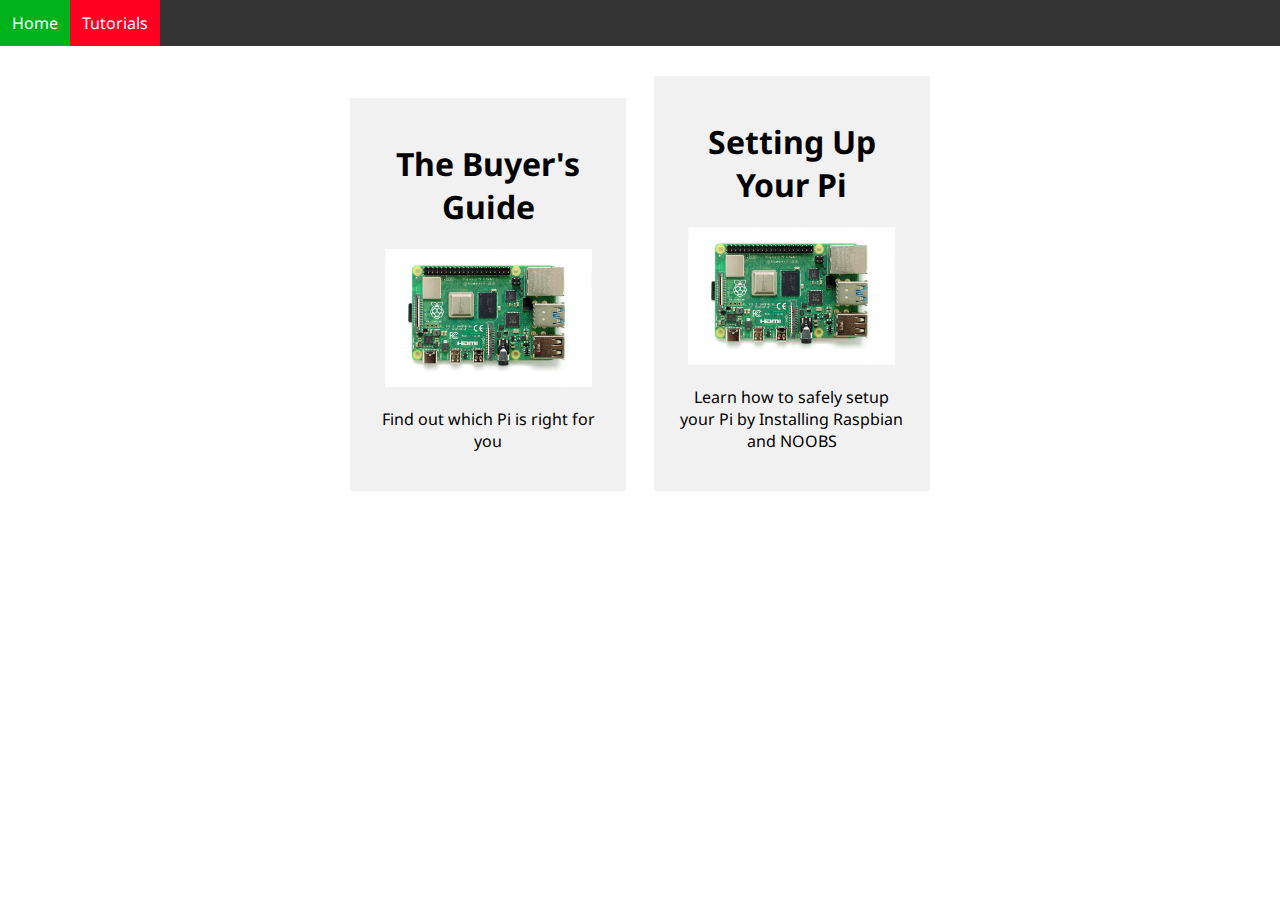
==== tutorials.html @ acb10ef9 "First Commit" ====
<!DOCTYPE html>
<html lang="en">
<head>
    <meta charset="UTF-8">
    <meta name="viewport" content="width=device-width, initial-scale=1.0">
    <link rel="stylesheet" href="styles.css">
    <link href="https://fonts.googleapis.com/css2?family=Noto+Sans&display=swap" rel="stylesheet">
    <link rel="stylesheet" href="https://cdnjs.cloudflare.com/ajax/libs/font-awesome/4.7.0/css/font-awesome.min.css">
    <title>Tutorials - Project Raspberry</title>
</head>
<body>

    <div class="navbar" id="navbar">
        <a href="index">Home</a>
        <a href="tutorials" class="active">Tutorials</a>
        <a href="javascript:void(0);" class="icon" onclick="myFunction()"><i class="fa fa-bars"></i></a>
    </div>


    <div class="tutorials-block-container">


        <div class="tutorials-block" onclick="location.href='t/buyers-guide'">
            <h1>The Buyer's Guide</h1>
            <img src="pictures/post-pictures/pi-diagram-empty.png"/>
            <p>Find out which Pi is right for you</p>
        </div>
        <div class="tutorials-block" onclick="location.href='t/pi-setup'">
            <h1>Setting Up Your Pi</h1>
            <img src="pictures/post-pictures/pi-diagram-empty.png"/>
            <p>Learn how to safely setup your Pi by Installing Raspbian and NOOBS</p>
        </div>


    </div>

   
    <script type="text/javascript" src="javascript.js"></script>
</body>
</html>
---- styles.css ----
/* General */
html,body{
    margin:0;
    padding:0;
    font-family: 'Noto Sans', sans-serif;
}
.standard-button{
    border:none;
    background-color:#ff0023;
    color:white;
    font-size: large;
    padding:15px;
    border-radius:25px;
    transition:.2s;
}
.standard-button:hover{
    transform: scale(1.1);
    background-color:white;
    color:#ff0023;
    transition:.2s;
    border:2px solid #ff0023;
}
#navbar {
  background-color: #333;
  position: fixed;
  top: 0;
  width: 100%;
  transition-property: top;
  transition-duration: 0.3s;
  transition-delay: .2s;
}

#navbar a {
  float: left;
  color: white;
  text-align: center;
  padding: 12px;
  text-decoration: none;
}

#navbar a:hover {
  background-color: #00b31b;
}
.navbar a.active {
  background-color: #ff0023;
  color: white;
}

.navbar .icon {
  display: none;
}
@media screen and (max-width: 600px) {
  .navbar a:not(:first-child) {display: none;}
  .navbar a.icon {
    float: right;
    display: block;
  }
}
@media screen and (max-width: 600px) {
  .navbar.responsive {position: relative;}
  .navbar.responsive a.icon {
    position: absolute;
    right: 0;
    top: 0;
  }
  .navbar.responsive a {
    float: none;
    display: block;
    text-align: left;
  }
}





.home-head{
    background-image:url('pictures/home-bgimg.png');
    background-repeat: no-repeat;
    background-size: cover;
    background-position-y: 40%;
    background-attachment: fixed;
    margin:0;
    padding:15%;
    box-shadow: inset 0 0 0 1000px rgba(255,0,35,.1);
}
.home-head .content{
    background-color: rgba(0,0,0,0.9);
    text-align: center;
    color:white;
    border: solid #ff0023 20px;
    padding:2%;
    margin-left:30%;
    margin-right:30%;
}
.home-tutorialad{
    background-color:#00b31b;
    color:white;
    padding:1%;
    text-align:center;
}
.home-mission{
  padding:1%;
  margin:2% 30%;
  text-align:center;
}
.home-piintro{
  padding:1%;
  margin:2% 15%;
  text-align:center;
  background-color:#ff0023;
  color:white;
}
.home-piintro-head{
  margin:0% 30%;
  padding:10px;
}
.home-piintro h1 {
  color:white;
  text-shadow: -3px 3px #00b31b;
}
.home-piintro .content {
  margin:0% 30%;
  text-align: justify;
}
.home-piintro-img {
  border-radius:150px;
  width:50%;
}

.home-getstarted{
  margin:5%;
  text-align:center;
  color:black
}

.home-getstarted a {
  font-size:x-large;
  font-weight: bold;
  color:black;
  text-decoration: none;
  border-bottom:3px solid black;
}










.tutorials-block-container{
  margin:5%;
  text-align: center;
}
.tutorials-block{
  background-color: #f1f1f1;
  width:20%;
  margin:1%;
  text-align:center;
  padding:2%;
  display: inline-block;
  transition: transform .2s, background-color .2s;
}
.tutorials-block img {
  width:90%;
}
.tutorials-block:hover{
  transform: scale(1.1);
  background-color: #ff0023;
  color:white;
  transition:.2s;
}











.post-head{
    text-align:center;
    margin-top:5%;
}
.post-head h1 {
    font-size: 50px;
}
.post-author{
    text-align: center;
    color:#ff0023;
}
.post-content {
    background-color:#f1f1f1;
    color:#1f1f1f;
    padding: 5% 10%;
    margin:2% 10%;
}
.post-subhead {
    margin:4% 0% 4% 0%;
}
.post-subhead h1 {
    background-color: #ff0023;
    color:white;
    width:40%;
    padding:3px;
}
.post-img-cont{
    text-align: center;
    margin:5%;
}
.post-img{
    width:50%;
}
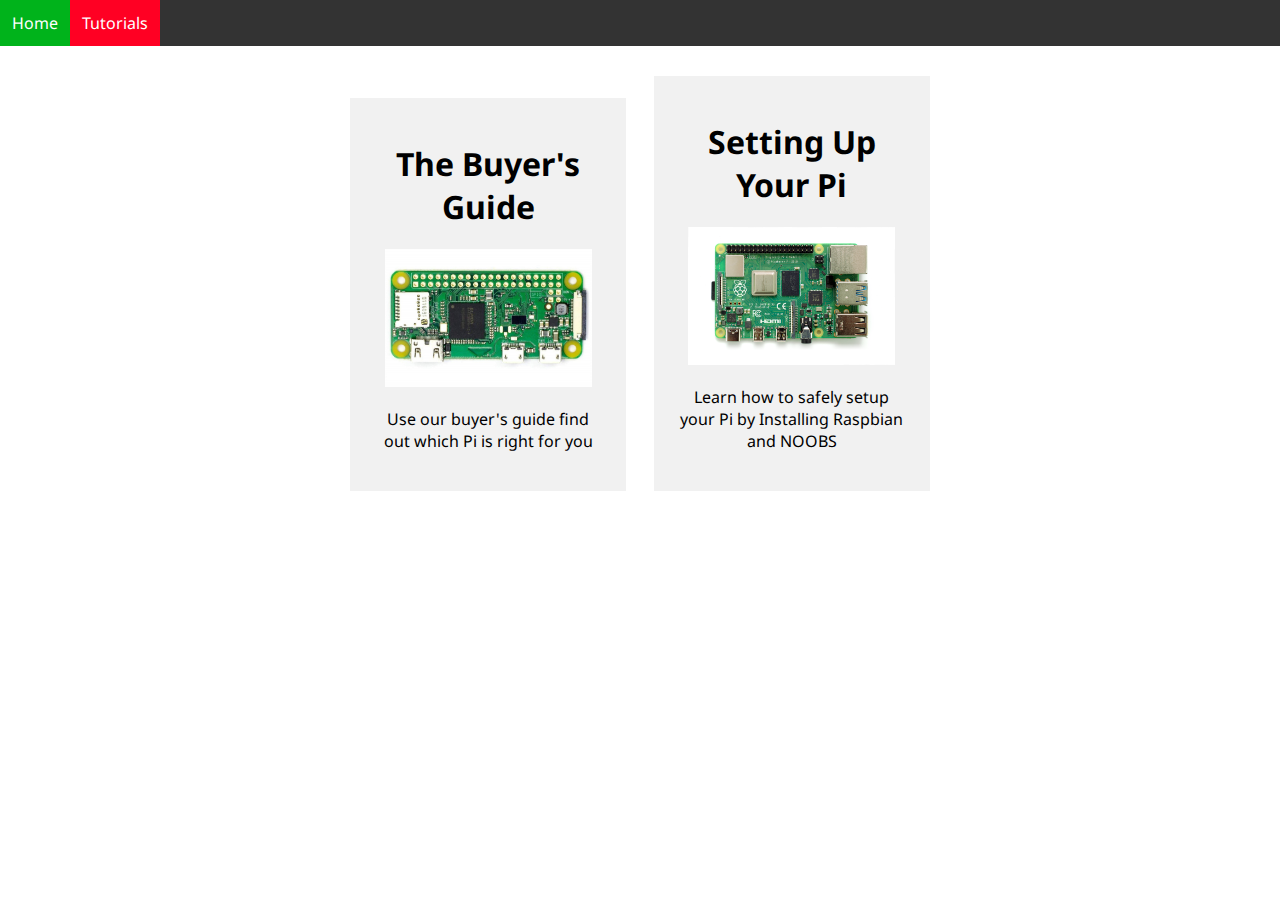
==== commit c441ac43: "added buyers-guide tutorial" ====
--- a/tutorials.html
+++ b/tutorials.html
@@ -22,12 +22,12 @@
 
         <div class="tutorials-block" onclick="location.href='t/buyers-guide'">
             <h1>The Buyer's Guide</h1>
-            <img src="pictures/post-pictures/pi-diagram-empty.png"/>
-            <p>Find out which Pi is right for you</p>
+            <img src="pictures/post-pictures/pizw-diagram-empty.png"/>
+            <p>Use our buyer's guide find out which Pi is right for you</p>
         </div>
         <div class="tutorials-block" onclick="location.href='t/pi-setup'">
             <h1>Setting Up Your Pi</h1>
-            <img src="pictures/post-pictures/pi-diagram-empty.png"/>
+            <img src="pictures/post-pictures/pi4-diagram-empty.png"/>
             <p>Learn how to safely setup your Pi by Installing Raspbian and NOOBS</p>
         </div>
 
--- a/styles.css
+++ b/styles.css
@@ -74,6 +74,7 @@
 
 
 
+
 .home-head{
     background-image:url('pictures/home-bgimg.png');
     background-repeat: no-repeat;
@@ -207,8 +208,8 @@
 .post-subhead h1 {
     background-color: #ff0023;
     color:white;
-    width:40%;
-    padding:3px;
+    display: inline-block;
+    padding:5px;
 }
 .post-img-cont{
     text-align: center;
@@ -216,4 +217,15 @@
 }
 .post-img{
     width:50%;
+}
+.post-eop{
+  text-align:center;
+  margin:2%;
+}
+.post-eop a{
+  font-size:x-large;
+  font-weight: bold;
+  color:#ff0023;
+  text-decoration: none;
+  border-bottom:3px solid #ff0023;
 }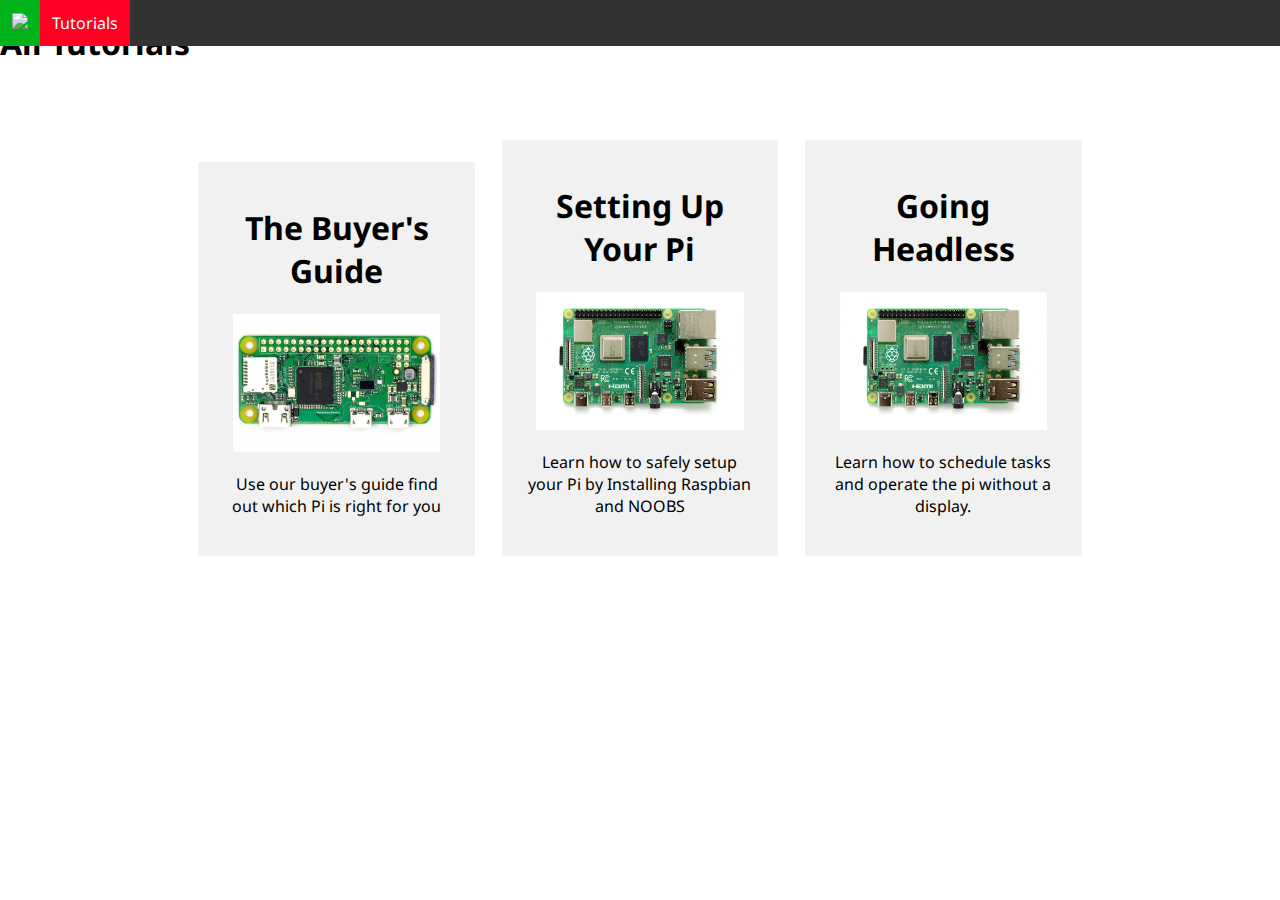
==== commit 3a9bd49d: "added logos" ====
--- a/tutorials.html
+++ b/tutorials.html
@@ -4,6 +4,7 @@
     <meta charset="UTF-8">
     <meta name="viewport" content="width=device-width, initial-scale=1.0">
     <link rel="stylesheet" href="styles.css">
+    <link rel="icon" href="pictures/logo.png">
     <link href="https://fonts.googleapis.com/css2?family=Noto+Sans&display=swap" rel="stylesheet">
     <link rel="stylesheet" href="https://cdnjs.cloudflare.com/ajax/libs/font-awesome/4.7.0/css/font-awesome.min.css">
     <title>Tutorials - Project Raspberry</title>
@@ -11,11 +12,14 @@
 <body>
 
     <div class="navbar" id="navbar">
-        <a href="index">Home</a>
-        <a href="tutorials" class="active">Tutorials</a>
-        <a href="javascript:void(0);" class="icon" onclick="myFunction()"><i class="fa fa-bars"></i></a>
+        <a href="index" id="logo"><img id="logoimg" src="pictures/logo.png"/></a>
+        <a href="tutorials" class="active navbar-anotlogo">Tutorials</a>
+        <a href="javascript:void(0);" class="icon" onclick="expand()"><i class="fa fa-bars"></i></a>
     </div>
-
+    
+    <div class="tutorials-head">
+        <h1>All Tutorials</h1>
+    </div>
 
     <div class="tutorials-block-container">
 
@@ -30,6 +34,11 @@
             <img src="pictures/post-pictures/pi4-diagram-empty.png"/>
             <p>Learn how to safely setup your Pi by Installing Raspbian and NOOBS</p>
         </div>
+        <div class="tutorials-block" onclick="location.href='t/going-headless'">
+            <h1>Going Headless</h1>
+            <img src="pictures/post-pictures/pi4-diagram-empty.png"/>
+            <p>Learn how to schedule tasks and operate the pi without a display.</p>
+        </div>
 
 
     </div>
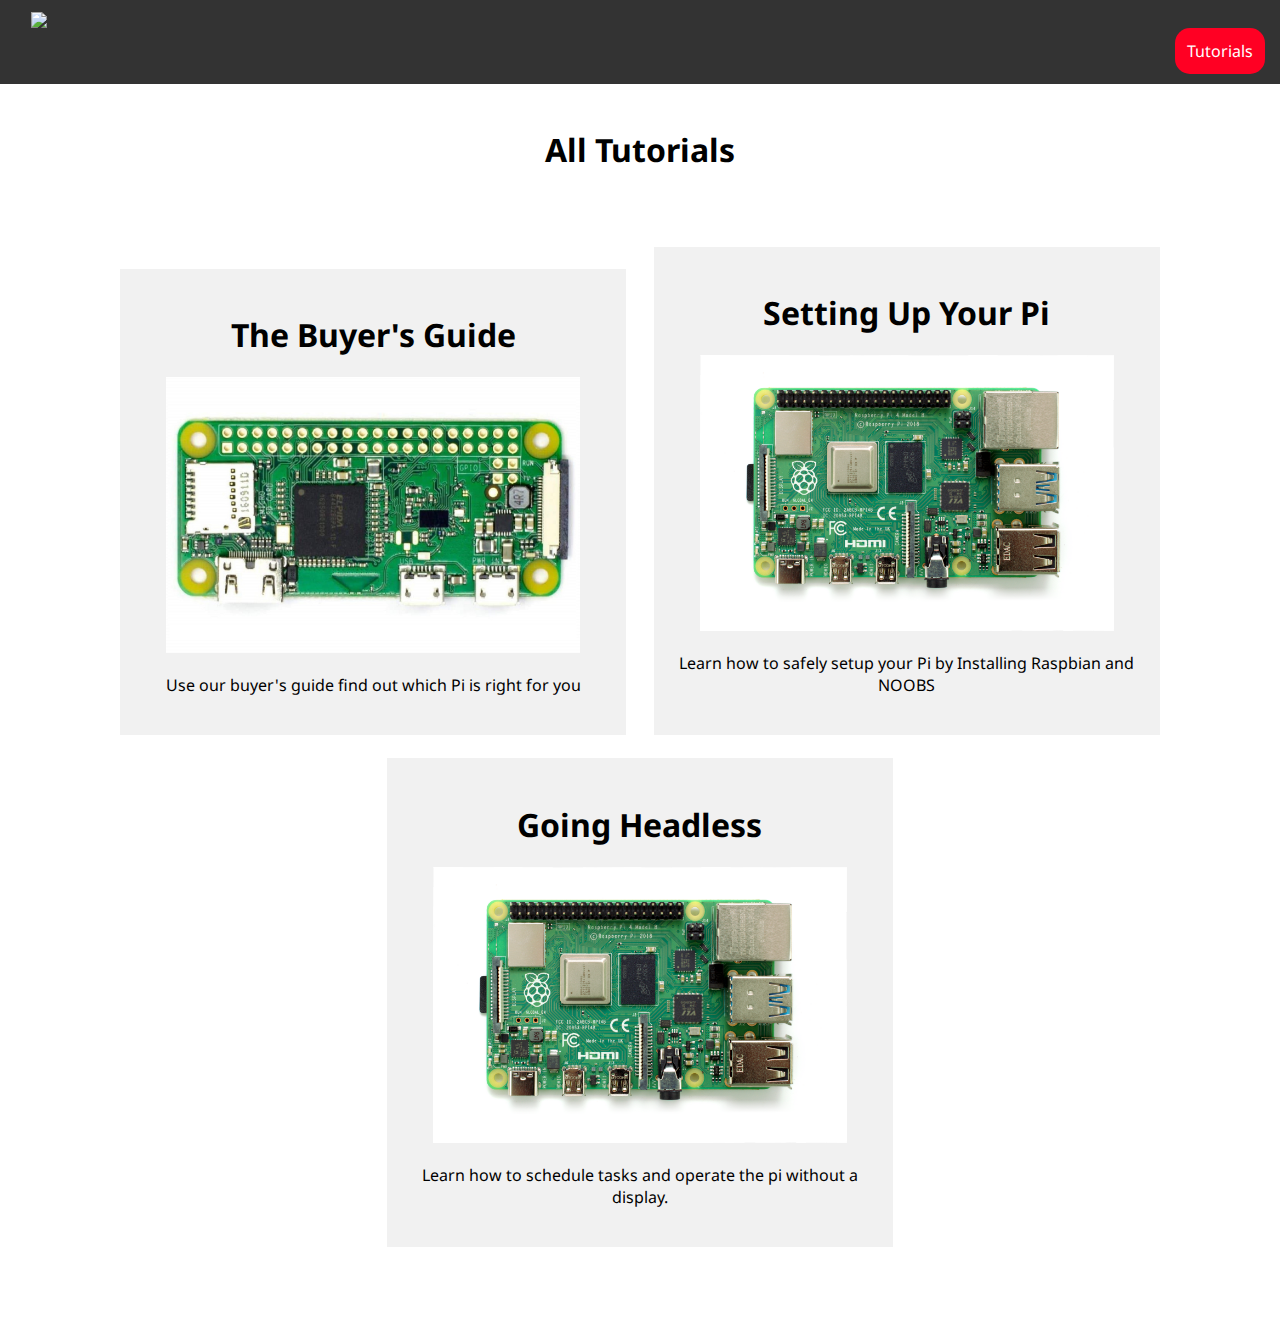
==== commit 0d4d1520: "fixed pre post-code bug" ====
--- a/tutorials.html
+++ b/tutorials.html
@@ -14,7 +14,6 @@
     <div class="navbar" id="navbar">
         <a href="index" id="logo"><img id="logoimg" src="pictures/logo.png"/></a>
         <a href="tutorials" class="active navbar-anotlogo">Tutorials</a>
-        <a href="javascript:void(0);" class="icon" onclick="expand()"><i class="fa fa-bars"></i></a>
     </div>
     
     <div class="tutorials-head">
--- a/styles.css
+++ b/styles.css
@@ -25,19 +25,23 @@
   position: fixed;
   top: 0;
   width: 100%;
-  transition-property: top;
-  transition-duration: 0.3s;
-  transition-delay: .2s;
+  transition:.2s;
+  padding: 10px 0px;
 }
 
 #navbar a {
   float: left;
   color: white;
   text-align: center;
-  padding: 12px;
   text-decoration: none;
-}
-
+  transition: .2s;
+}
+#navbar .navbar-anotlogo{
+  padding:12px;
+  float: right;
+  margin:18px 15px 0 0;
+  border-radius:15px;
+}
 #navbar a:hover {
   background-color: #00b31b;
 }
@@ -45,30 +49,21 @@
   background-color: #ff0023;
   color: white;
 }
+#logo img{
+  width:100%;
+  transition: .2s;
+}
+#logo{
+  padding:1px;
+  margin: 0 0 0 30px;
+}
 
 .navbar .icon {
   display: none;
 }
-@media screen and (max-width: 600px) {
-  .navbar a:not(:first-child) {display: none;}
-  .navbar a.icon {
-    float: right;
-    display: block;
-  }
-}
-@media screen and (max-width: 600px) {
-  .navbar.responsive {position: relative;}
-  .navbar.responsive a.icon {
-    position: absolute;
-    right: 0;
-    top: 0;
-  }
-  .navbar.responsive a {
-    float: none;
-    display: block;
-    text-align: left;
-  }
-}
+
+
+
 
 
 
@@ -143,22 +138,48 @@
   border-bottom:3px solid black;
 }
 
-
-
-
-
-
-
-
-
-
+@media screen and (max-width: 800px){
+  .home-head{
+    padding:10%;
+    padding-top:40%;
+    background:none;
+    background-color:black;
+    box-shadow: none;
+  }
+  .home-head .content {
+    margin:0;
+  }
+  .home-mission,.home-piintro .content {
+    margin:2% 2%;
+  }
+  .home-piintro,.home-piintro-head{
+    margin:2% 0%;
+  }
+  .home-piintro-img{
+    width:80%;
+    border-radius: 10px;
+  }
+}
+
+
+
+
+
+
+
+
+
+.tutorials-head{
+  text-align:center;
+  margin-top:10%;
+}
 .tutorials-block-container{
   margin:5%;
   text-align: center;
 }
 .tutorials-block{
   background-color: #f1f1f1;
-  width:20%;
+  width:40%;
   margin:1%;
   text-align:center;
   padding:2%;
@@ -174,8 +195,23 @@
   color:white;
   transition:.2s;
 }
-
-
+@media screen and (max-width: 1250px){
+  .tutorials-head{
+    margin-top:12%;
+  }
+  .tutorials-block{
+    width:40%;
+  }
+}
+@media screen and (max-width: 800px){
+  .tutorials-head{
+    margin-top:30%;
+  }
+  .tutorials-block{
+    width:80%;
+    padding:10%;
+  }
+}
 
 
 
@@ -187,7 +223,7 @@
 
 .post-head{
     text-align:center;
-    margin-top:5%;
+    margin-top:10%;
 }
 .post-head h1 {
     font-size: 50px;
@@ -210,6 +246,21 @@
     color:white;
     display: inline-block;
     padding:5px;
+}
+.post-code{
+  background-color:#ffe0e5;
+  color:#ff0023;
+  display: block;
+  padding: 1%;
+  line-height: 20px;
+  background-color: #f5f5f5;
+  border: 1px solid #ccc;
+  border: 1px solid rgba(0,0,0,0.15);
+  border-radius: 4px;
+  word-break: break-all;
+  word-wrap: break-word;
+  white-space: pre;
+  white-space: pre-wrap;
 }
 .post-img-cont{
     text-align: center;
@@ -228,4 +279,23 @@
   color:#ff0023;
   text-decoration: none;
   border-bottom:3px solid #ff0023;
+}
+@media screen and (max-width: 800px){
+  .post-head{
+    margin:30% 2% 0%;
+  }
+  .post-content{
+    margin:2% 0;
+    padding:5%;
+    text-align:justify;
+  }
+  .post-subhead{
+    text-align:center;
+  }
+  .post-img{
+    width:100%;
+  }
+  .post-eop{
+    margin:10%;
+  }
 }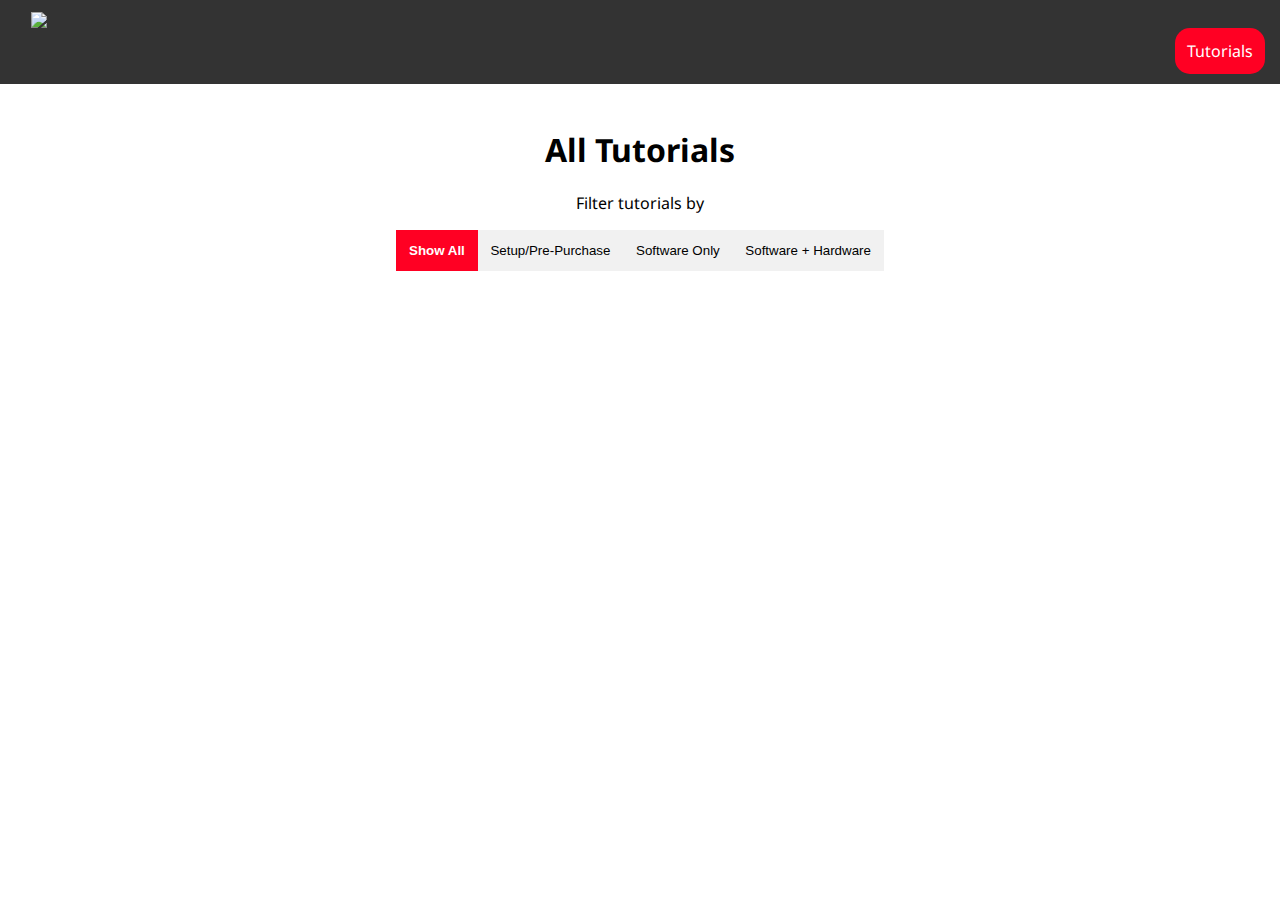
==== commit de544dd4: "bug fixes" ====
--- a/tutorials.html
+++ b/tutorials.html
@@ -9,7 +9,11 @@
     <link rel="stylesheet" href="https://cdnjs.cloudflare.com/ajax/libs/font-awesome/4.7.0/css/font-awesome.min.css">
     <title>Tutorials - Project Raspberry</title>
 </head>
-<body>
+<body onload="
+addBadges('tutorials-badge-sp','tutorials-filteritem-sp');
+addBadges('tutorials-badge-so','tutorials-filteritem-so');
+addBadges('tutorials-badge-sh','tutorials-filteritem-sh');
+tutorialsFilter('all')">
 
     <div class="navbar" id="navbar">
         <a href="index" id="logo"><img id="logoimg" src="pictures/logo.png"/></a>
@@ -17,32 +21,96 @@
     </div>
     
     <div class="tutorials-head">
-        <h1>All Tutorials</h1>
+        <h1 id="tutorials-header">All Tutorials</h1>
     </div>
 
+    <div class="tutorials-filter-container" id="tutorials-filter-container">
+        <p>Filter tutorials by</p>
+        <!-- Must be stacked to prevent extra whitespace -->
+        <button class="tutorials-filter-btn tutorials-filter-btn-active" onclick="tutorialsFilter('all')">Show All</button><button class="tutorials-filter-btn" onclick="tutorialsFilter('tutorials-filteritem-sp')">Setup/Pre-Purchase</button><button class="tutorials-filter-btn" onclick="tutorialsFilter('tutorials-filteritem-so')">Software Only</button><button class="tutorials-filter-btn" onclick="tutorialsFilter('tutorials-filteritem-sh')">Software + Hardware</button>
+    </div>
+    <!-- 
+        sp = Setup/Pre-Purchase
+        so = Software Only
+        sh = Software and Hardware
+     -->
+
     <div class="tutorials-block-container">
-
-
-        <div class="tutorials-block" onclick="location.href='t/buyers-guide'">
-            <h1>The Buyer's Guide</h1>
-            <img src="pictures/post-pictures/pizw-diagram-empty.png"/>
-            <p>Use our buyer's guide find out which Pi is right for you</p>
+        <div class="tutorials-block tutorials-filteritem tutorials-filteritem-so" onclick="location.href='tutorial/using-ssh-for-remote-access'">
+            <div class="content-left">
+                <h1>Using SSH for Remote Access</h1>
+                <div class="tutorials-badges">
+                    <p class="tutorials-badge tutorials-badge-sp">Setup/Pre-Purchase</p>
+                    <p class="tutorials-badge tutorials-badge-so">Software Only</p>
+                    <p class="tutorials-badge tutorials-badge-sh">Software + Hardware</p>
+                </div>
+                <p>Learn how to remotely access your Pi from another computer</p>
+            </div>
+            <div class="content-right">
+                <img src="pictures/post-pictures/using-ssh-for-remote-access/raspi-config-homescreen.png"/>
+            </div>
         </div>
-        <div class="tutorials-block" onclick="location.href='t/pi-setup'">
-            <h1>Setting Up Your Pi</h1>
-            <img src="pictures/post-pictures/pi4-diagram-empty.png"/>
-            <p>Learn how to safely setup your Pi by Installing Raspbian and NOOBS</p>
+        <div class="tutorials-block tutorials-filteritem tutorials-filteritem-sh" onclick="location.href='tutorial/using-ssh-for-remote-access'">
+            <div class="content-left">
+                <h1>Controlling an LED</h1>
+                <div class="tutorials-badges">
+                    <p class="tutorials-badge tutorials-badge-sp">Setup/Pre-Purchase</p>
+                    <p class="tutorials-badge tutorials-badge-so">Software Only</p>
+                    <p class="tutorials-badge tutorials-badge-sh">Software + Hardware</p>
+                </div>
+                <p>Diving into the world of hardware and electrical engineering</p>
+            </div>
+            <div class="content-right">
+                <img src="pictures/post-pictures/controlling-an-led-with-a-raspberry-pi/hardwaresetup-5.jpg"/>
+            </div>
         </div>
-        <div class="tutorials-block" onclick="location.href='t/going-headless'">
-            <h1>Going Headless</h1>
-            <img src="pictures/post-pictures/pi4-diagram-empty.png"/>
-            <p>Learn how to schedule tasks and operate the pi without a display.</p>
+        <div class="tutorials-block tutorials-filteritem tutorials-filteritem-so" onclick="location.href='tutorial/going-headless'">
+            <div class="content-left">
+                <h1>Going Headless</h1>
+                <div class="tutorials-badges">
+                    <p class="tutorials-badge tutorials-badge-sp">Setup/Pre-Purchase</p>
+                    <p class="tutorials-badge tutorials-badge-so">Software Only</p>
+                    <p class="tutorials-badge tutorials-badge-sh">Software + Hardware</p>
+                </div>
+                <p>Learn how to schedule tasks and operate the pi without a display.</p>
+            </div>
+            <div class="content-right">
+                <img src="pictures/post-pictures/pi4-diagram-empty.png"/>
+            </div>
         </div>
-
+        <div class="tutorials-block tutorials-filteritem tutorials-filteritem-sp tutorials-filteritem-so" onclick="location.href='tutorial/pi-setup'">
+            <div class="content-left">
+                <h1>Setting Up Your Pi</h1>
+                <div class="tutorials-badges">
+                    <p class="tutorials-badge tutorials-badge-sp">Setup/Pre-Purchase</p>
+                    <p class="tutorials-badge tutorials-badge-so">Software Only</p>
+                    <p class="tutorials-badge tutorials-badge-sh">Software + Hardware</p>
+                </div>
+                <p>Learn how to safely setup your Pi by Installing Raspbian and NOOBS</p>
+            </div>
+            <div class="content-right">
+                <img src="pictures/post-pictures/noobs-installpage.png"/>
+            </div>
+        </div>
+        <div class="tutorials-block tutorials-filteritem tutorials-filteritem-sp" onclick="location.href='tutorial/buyers-guide'">
+            <div class="content-left">
+                <h1>The Buyer's Guide</h1>
+                <div class="tutorials-badges">
+                    <p class="tutorials-badge tutorials-badge-sp">Setup/Pre-Purchase</p>
+                    <p class="tutorials-badge tutorials-badge-so">Software Only</p>
+                    <p class="tutorials-badge tutorials-badge-sh">Software + Hardware</p>
+                </div>
+                <p>Use our buyer's guide find out which Pi is right for you</p>
+            </div>
+            <div class="content-right">
+                <img src="pictures/post-pictures/pizw-diagram-empty.png"/>
+            </div>
+        </div>
 
     </div>
 
    
     <script type="text/javascript" src="javascript.js"></script>
+    <script type="text/javascript" src="tutorials-filter.js"></script>
 </body>
 </html>--- a/styles.css
+++ b/styles.css
@@ -1,8 +1,8 @@
 /* General */
 html,body{
-    margin:0;
-    padding:0;
-    font-family: 'Noto Sans', sans-serif;
+  margin:0;
+  padding:0;
+  font-family: 'Noto Sans', sans-serif;
 }
 .standard-button{
     border:none;
@@ -138,6 +138,46 @@
   border-bottom:3px solid black;
 }
 
+.home-lowcost{
+  margin:0;
+  padding:15% 10%;
+  text-align:center;
+  background-image:url('pictures/post-pictures/pi4-diagram-empty.png');
+  background-position:40%;
+  background-repeat: no-repeat;
+  background-size:150%;
+}
+.home-lowcost .content{
+  background-color: white;
+  width:75%;
+  margin:auto;
+}
+.home-lowcost-left,.home-lowcost-right {
+  display:inline-block;
+  width:40%;
+}
+.home-lowcost-left{
+  vertical-align: middle;
+  font-size: larger;
+}
+.home-lowcost-right{
+  vertical-align: middle;
+}
+.home-lowcost-right a{
+  font-size:x-large;
+  color:black;
+  font-weight: bold;
+}
+@media screen and (max-width:1080px){
+  .home-lowcost-left,.home-lowcost-right {
+    display:block;
+    width:100%;
+ }
+ .home-lowcost .content{
+    width:100%;
+    padding:2% 2% 7%;
+  }
+}
 @media screen and (max-width: 800px){
   .home-head{
     padding:10%;
@@ -160,6 +200,11 @@
     border-radius: 10px;
   }
 }
+@media screen and (max-width:700px){
+  .home-lowcost{
+    background-size:300%;
+  }
+}
 
 
 
@@ -172,6 +217,33 @@
 .tutorials-head{
   text-align:center;
   margin-top:10%;
+}
+.tutorials-filter-container{
+  padding:0;
+  margin:0;
+  text-align: center;
+}
+.tutorials-filter-btn{
+  background-color:#f1f1f1;
+  border: none;
+  margin:auto;
+  padding:1%;
+  transition:background-color .5s;
+}
+.tutorials-filter-btn:hover:not(.tutorials-filter-btn-active){
+  background-color:#ccc;
+  transition:.5s;
+}
+.tutorials-filter-btn-active {
+  background-color:#ff0023;
+  color:white;
+  font-weight: bold;
+}
+.tutorials-filteritem{
+  display: none;
+}
+.tutorials-filter-show{
+  display: block;
 }
 .tutorials-block-container{
   margin:5%;
@@ -179,21 +251,55 @@
 }
 .tutorials-block{
   background-color: #f1f1f1;
-  width:40%;
   margin:1%;
   text-align:center;
-  padding:2%;
-  display: inline-block;
-  transition: transform .2s, background-color .2s;
+  padding:1% 0;
+  transition: background-color .5s;
 }
 .tutorials-block img {
-  width:90%;
+  width:100%;
+}
+.tutorials-block .content-left,.content-right{
+  display:inline-block;
+  vertical-align: middle;
+}
+.tutorials-block .content-left{
+  width:45%;
+  text-align: left;
+  margin-right: 10%;
+}
+.tutorials-block .content-left h1{
+  margin-bottom:0;
+}
+.tutorials-block .content-left p:not(.tutorials-badge){
+  margin-top:0;
+}
+.tutorials-block .content-right{
+  width:20%;
 }
 .tutorials-block:hover{
-  transform: scale(1.1);
+  background-color:#ccc;
+  transition: background-color .5s;
+}
+.tutorials-badges{
+  margin:0;
+  padding:0;
+}
+.tutorials-badge{
+  display:none;
+  padding:0 1%;
+  color:white;
+}
+.tutorials-badge-sp{
+  background-color: #000000;
+}
+.tutorials-badge-so{
+  color: #ff0023;
+  background-color:#f1f1f1;
+  border: 1px solid #ff0023;
+}
+.tutorials-badge-sh{
   background-color: #ff0023;
-  color:white;
-  transition:.2s;
 }
 @media screen and (max-width: 1250px){
   .tutorials-head{
@@ -202,14 +308,37 @@
   .tutorials-block{
     width:40%;
   }
-}
-@media screen and (max-width: 800px){
+  .tutorials-filter-show{
+    display:inline-block;
+  }
+  .tutorials-block .content-right{
+    display: none;
+  }
+  .tutorials-block .content-left{
+    margin:0;
+    text-align: center;
+    width:100%;
+  }
+  .tutorials-filter-btn{
+    display:block;
+    width:50%;
+  }
+}
+@media screen and (max-width: 900px){
   .tutorials-head{
     margin-top:30%;
   }
   .tutorials-block{
     width:80%;
     padding:10%;
+  }
+  .tutorials-filter-show{
+    display:block;
+  }
+  .tutorials-filter-btn{
+    width:80%;
+    padding:5% 0;
+    font-size: medium;
   }
 }
 
@@ -269,6 +398,10 @@
 .post-img{
     width:50%;
 }
+.post-img-multiple{
+  width:45%;
+  display:inline-block;
+}
 .post-eop{
   text-align:center;
   margin:2%;
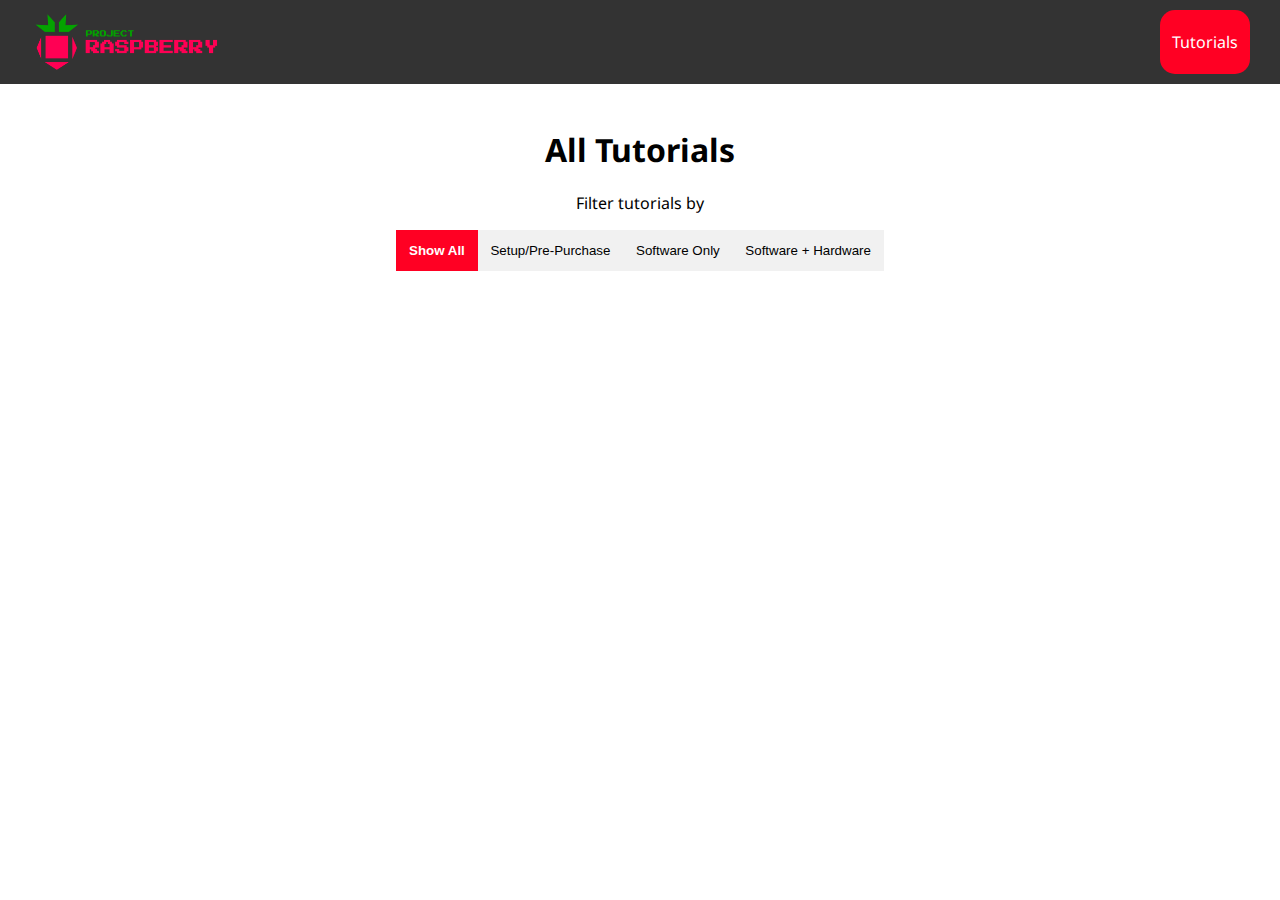
==== commit 00a83d04: "updated logos, navbar animation cleanup" ====
--- a/tutorials.html
+++ b/tutorials.html
@@ -10,10 +10,12 @@
     <title>Tutorials - Project Raspberry</title>
 </head>
 <body onload="
+scrollFunction();
 addBadges('tutorials-badge-sp','tutorials-filteritem-sp');
 addBadges('tutorials-badge-so','tutorials-filteritem-so');
 addBadges('tutorials-badge-sh','tutorials-filteritem-sh');
-tutorialsFilter('all')">
+tutorialsFilter('all')
+">
 
     <div class="navbar" id="navbar">
         <a href="index" id="logo"><img id="logoimg" src="pictures/logo.png"/></a>
@@ -110,7 +112,7 @@
     </div>
 
    
-    <script type="text/javascript" src="javascript.js"></script>
+    <script type="text/javascript" src="scroll.js"></script>
     <script type="text/javascript" src="tutorials-filter.js"></script>
 </body>
 </html>--- a/styles.css
+++ b/styles.css
@@ -27,22 +27,27 @@
   width: 100%;
   transition:.2s;
   padding: 10px 0px;
-}
-
+  display:flex;
+  align-items:stretch;
+  justify-content: space-between;
+}
+#navbar .navbar-links{
+  display: flex;
+}
 #navbar a {
-  float: left;
   color: white;
   text-align: center;
   text-decoration: none;
-  transition: .2s;
 }
 #navbar .navbar-anotlogo{
   padding:12px;
-  float: right;
-  margin:18px 15px 0 0;
   border-radius:15px;
-}
-#navbar a:hover {
+  display:flex;
+  justify-content: center;
+  align-items: center;
+  margin: 0 30px 0 0;
+}
+#navbar .navbar-anotlogo:hover {
   background-color: #00b31b;
 }
 .navbar a.active {
@@ -51,11 +56,18 @@
 }
 #logo img{
   width:100%;
-  transition: .2s;
 }
 #logo{
-  padding:1px;
   margin: 0 0 0 30px;
+  width:15%;
+  border-radius:15px;
+  display:flex;
+  align-items: center;
+  justify-content: center;
+  transition:.1s;
+}
+#logo:hover{
+  background-color:white;
 }
 
 .navbar .icon {
@@ -89,10 +101,10 @@
     margin-left:30%;
     margin-right:30%;
 }
-.home-tutorialad{
+.home-latesttutorial{
     background-color:#00b31b;
     color:white;
-    padding:1%;
+    padding: 1% 1% 2%;
     text-align:center;
 }
 .home-mission{
@@ -149,12 +161,13 @@
 }
 .home-lowcost .content{
   background-color: white;
-  width:75%;
+  width:100%;
   margin:auto;
 }
 .home-lowcost-left,.home-lowcost-right {
   display:inline-block;
-  width:40%;
+  width:35%;
+  margin: 5%;
 }
 .home-lowcost-left{
   vertical-align: middle;
